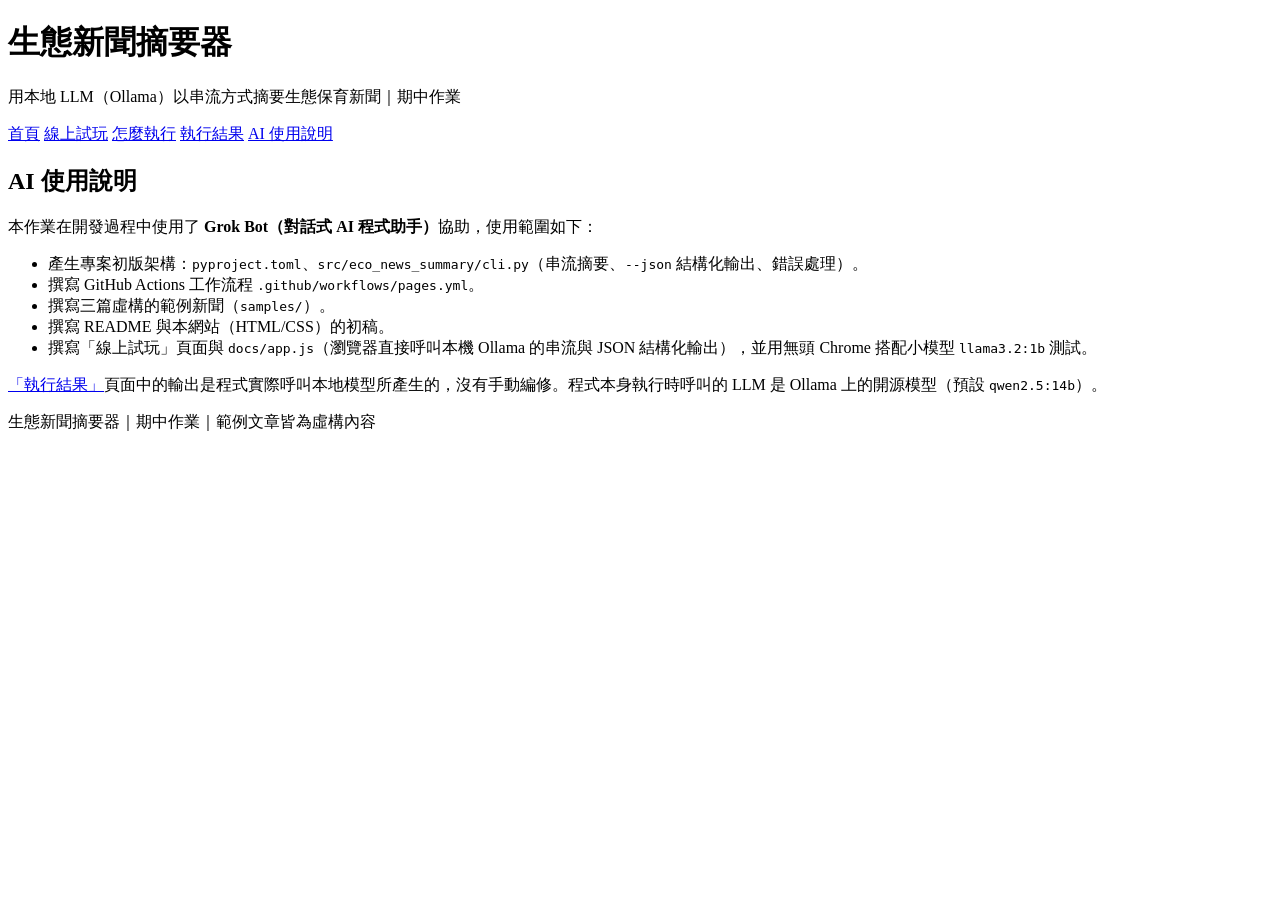
==== docs/ai.html @ 320609e5 "Remove all emoji from site, scripts and docs" ====
<!DOCTYPE html>
<html lang="zh-Hant-TW">
<head>
  <meta charset="utf-8">
  <meta name="viewport" content="width=device-width, initial-scale=1">
  <title>AI 使用說明｜生態新聞摘要器</title>
  <link rel="stylesheet" href="style.css">
</head>
<body>
  <header>
    <h1>生態新聞摘要器</h1>
    <p>用本地 LLM（Ollama）以串流方式摘要生態保育新聞｜期中作業</p>
  </header>
  <nav>
    <a href="index.html">首頁</a>
    <a href="demo.html">線上試玩</a>
    <a href="run.html">怎麼執行</a>
    <a href="results.html">執行結果</a>
    <a href="ai.html" class="active" aria-current="page">AI 使用說明</a>
  </nav>
  <main>
    <section id="ai">
      <h2>AI 使用說明</h2>
      <p>本作業在開發過程中使用了 <strong>Grok Bot（對話式 AI 程式助手）</strong>協助，使用範圍如下：</p>
      <ul>
        <li>產生專案初版架構：<code>pyproject.toml</code>、<code>src/eco_news_summary/cli.py</code>（串流摘要、<code>--json</code> 結構化輸出、錯誤處理）。</li>
        <li>撰寫 GitHub Actions 工作流程 <code>.github/workflows/pages.yml</code>。</li>
        <li>撰寫三篇虛構的範例新聞（<code>samples/</code>）。</li>
        <li>撰寫 README 與本網站（HTML/CSS）的初稿。</li>
        <li>撰寫「線上試玩」頁面與 <code>docs/app.js</code>（瀏覽器直接呼叫本機 Ollama 的串流與 JSON 結構化輸出），並用無頭 Chrome 搭配小模型 <code>llama3.2:1b</code> 測試。</li>
      </ul>
      <p><a href="results.html">「執行結果」</a>頁面中的輸出是程式實際呼叫本地模型所產生的，沒有手動編修。程式本身執行時呼叫的 LLM 是 Ollama 上的開源模型（預設 <code>qwen2.5:14b</code>）。</p>
    </section>
  </main>
  <footer>生態新聞摘要器｜期中作業｜範例文章皆為虛構內容</footer>
</body>
</html>
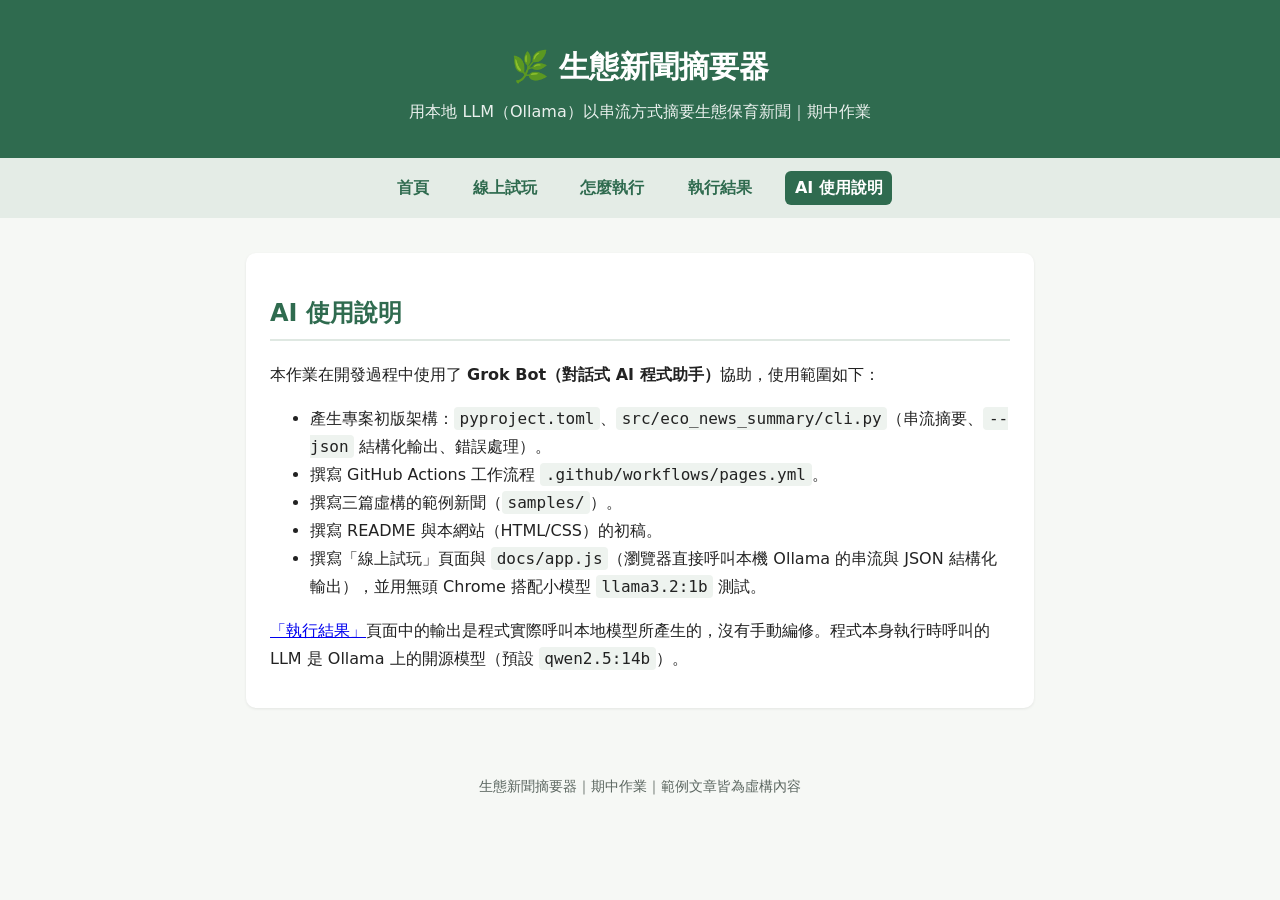
==== commit bb78e017: "Split Pages site into separate pages with shared nav (index, demo, run, results, ai)" ====
--- a/docs/ai.html
+++ b/docs/ai.html
@@ -8,7 +8,7 @@
 </head>
 <body>
   <header>
-    <h1>生態新聞摘要器</h1>
+    <h1>🌿 生態新聞摘要器</h1>
     <p>用本地 LLM（Ollama）以串流方式摘要生態保育新聞｜期中作業</p>
   </header>
   <nav>
--- a/docs/style.css
+++ b/docs/style.css
@@ -0,0 +1,77 @@
+:root {
+  --green: #2f6b4f;
+  --bg: #f6f8f5;
+  --text: #222;
+  --muted: #5b6660;
+  --card: #ffffff;
+}
+* { box-sizing: border-box; }
+body {
+  margin: 0;
+  font-family: "Noto Sans TC", "PingFang TC", "Microsoft JhengHei", system-ui, sans-serif;
+  line-height: 1.75;
+  color: var(--text);
+  background: var(--bg);
+}
+header {
+  background: var(--green);
+  color: #fff;
+  padding: 2.5rem 1rem 2rem;
+  text-align: center;
+}
+header h1 { margin: 0 0 .3rem; font-size: 1.9rem; }
+header p { margin: 0; opacity: .9; }
+nav { text-align: center; padding: .8rem; background: #e4ece6; }
+nav a { color: var(--green); margin: 0 .6rem; text-decoration: none; font-weight: 600; }
+main { max-width: 820px; margin: 0 auto; padding: 1rem; }
+section {
+  background: var(--card);
+  border-radius: 10px;
+  padding: 1.2rem 1.5rem;
+  margin: 1.2rem 0;
+  box-shadow: 0 1px 3px rgba(0,0,0,.08);
+}
+h2 { color: var(--green); border-bottom: 2px solid #dfe8e2; padding-bottom: .3rem; }
+h3 { margin-bottom: .3rem; }
+pre {
+  background: #1f2a24;
+  color: #e8f0ea;
+  padding: .9rem 1rem;
+  border-radius: 8px;
+  overflow-x: auto;
+  font-size: .9rem;
+  line-height: 1.55;
+}
+code { font-family: ui-monospace, "SFMono-Regular", Consolas, monospace; }
+p code, li code { background: #eef3ef; padding: .1rem .35rem; border-radius: 4px; }
+.note { color: var(--muted); font-size: .92rem; }
+footer { text-align: center; color: var(--muted); font-size: .85rem; padding: 2rem 1rem; }
+
+/* 線上試玩 */
+.demo-row { display: flex; flex-wrap: wrap; align-items: center; gap: .5rem; margin: .6rem 0; }
+.demo-row label { font-weight: 600; }
+.demo-row input[type="text"] { flex: 1; min-width: 12rem; padding: .4rem .6rem; border: 1px solid #c8d3cc; border-radius: 6px; font: inherit; }
+textarea { width: 100%; padding: .6rem; border: 1px solid #c8d3cc; border-radius: 8px; font: inherit; line-height: 1.6; }
+button { padding: .4rem .9rem; border: 1px solid var(--green); background: #fff; color: var(--green); border-radius: 6px; font: inherit; cursor: pointer; }
+button.primary { background: var(--green); color: #fff; }
+button:disabled { opacity: .5; cursor: not-allowed; }
+.status { background: transparent; color: var(--muted); padding: 0; white-space: pre-wrap; min-height: 1.5em; font-family: inherit; font-size: 1rem; line-height: 1.7; }
+.hint { background: #eef5f0; border-left: 4px solid var(--green); padding: .5rem .8rem; border-radius: 4px; }
+.status.ok { color: #2f6b4f; }
+.status.warn { color: #9a6700; }
+.status.error { color: #b42318; }
+.output { white-space: pre-wrap; min-height: 4em; }
+details { margin-top: 1rem; }
+pre code { background: none; padding: 0; }
+.output:empty { display: none; }
+pre.wrap { white-space: pre-wrap; overflow-wrap: anywhere; }
+
+/* 多頁導覽 */
+nav a { display: inline-block; padding: .2rem .6rem; border-radius: 6px; }
+nav a:hover { background: #d3e2d8; }
+nav a.active { background: var(--green); color: #fff; }
+.card-grid { display: grid; grid-template-columns: repeat(auto-fit, minmax(220px, 1fr)); gap: .8rem; }
+.card { display: block; padding: 1rem; border: 1px solid #d6e2da; border-radius: 10px; text-decoration: none; color: var(--text); background: #f9fbf9; }
+.card:hover { border-color: var(--green); background: #eef5f0; }
+.card strong { display: block; color: var(--green); margin-bottom: .3rem; font-size: 1.05rem; }
+.card span { color: var(--muted); font-size: .93rem; }
